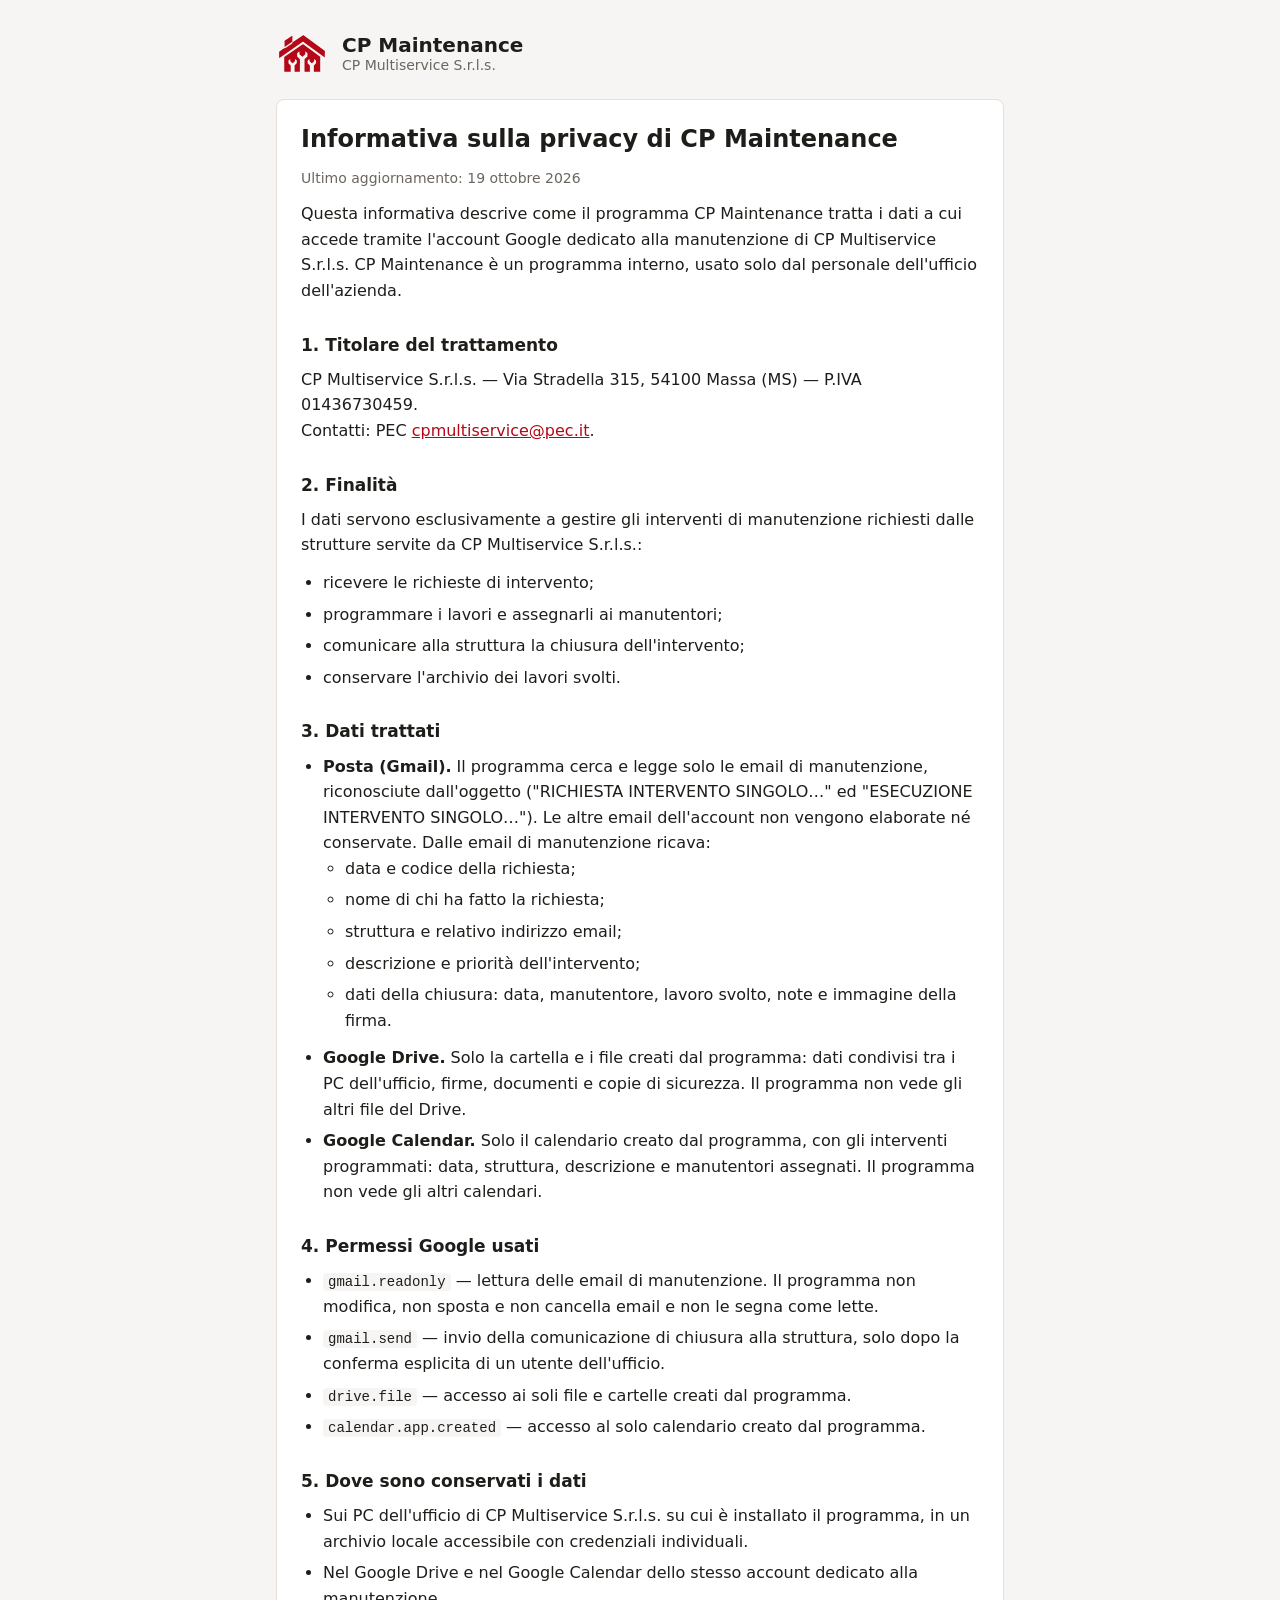
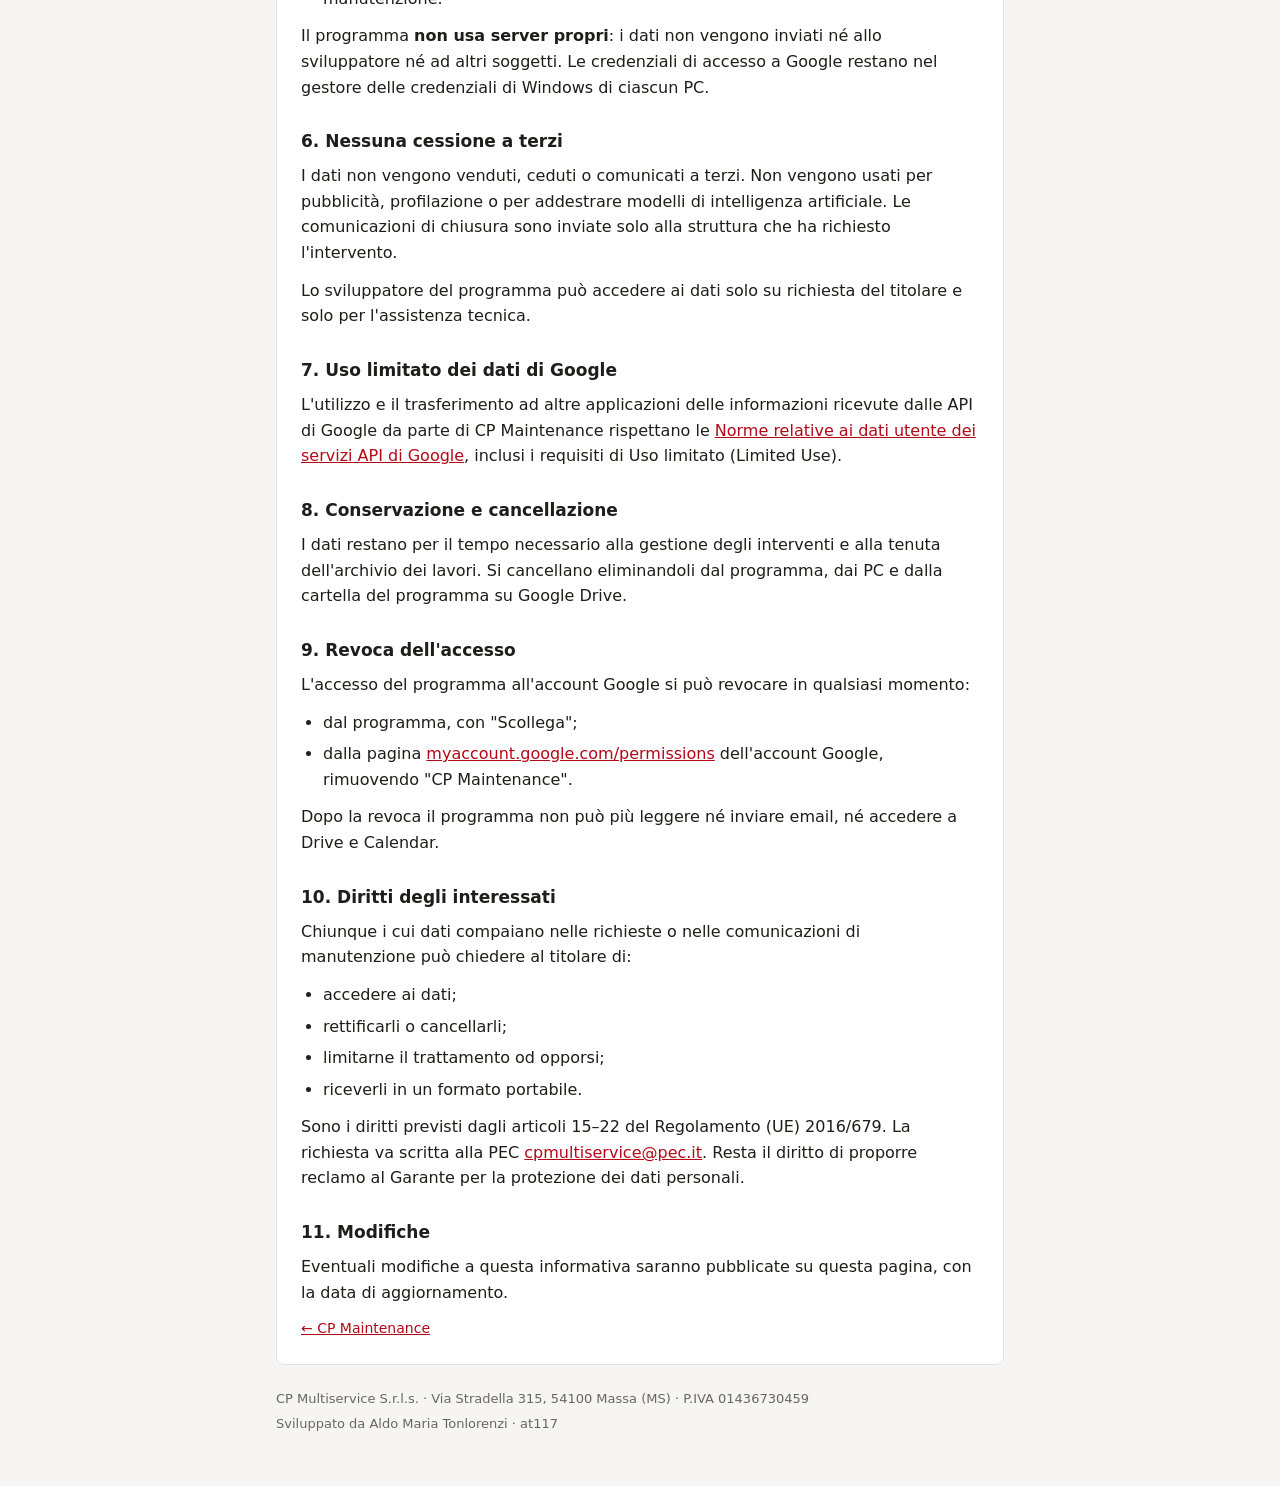
==== privacy.html @ e7421578 "Pagina di CP Maintenance e informativa sulla privacy (GitHub Pages) Co-Authored-By: Claude Opus 5.5 " ====
<!doctype html>
<html lang="it">
<head>
  <meta charset="utf-8">
  <meta name="viewport" content="width=device-width, initial-scale=1">
  <meta name="robots" content="noindex, nofollow">
  <title>Informativa privacy – CP Maintenance</title>
  <meta name="description" content="Informativa sulla privacy del programma CP Maintenance di CP Multiservice S.r.l.s.">
  <link rel="icon" type="image/svg+xml" href="assets/simbolo.svg">
  <link rel="stylesheet" href="assets/stile.css">
</head>
<body>
<main>
  <header>
    <img src="assets/simbolo.svg" alt="">
    <div class="nome">CP Maintenance<span>CP Multiservice S.r.l.s.</span></div>
  </header>

  <section class="scheda">
    <h1>Informativa sulla privacy di CP Maintenance</h1>
    <p class="muted">Ultimo aggiornamento: 19 ottobre 2026</p>
    <p>Questa informativa descrive come il programma CP Maintenance tratta i dati a cui accede tramite l'account Google dedicato alla manutenzione di CP Multiservice S.r.l.s. CP Maintenance è un programma interno, usato solo dal personale dell'ufficio dell'azienda.</p>

    <h2>1. Titolare del trattamento</h2>
    <p>CP Multiservice S.r.l.s. — Via Stradella 315, 54100 Massa (MS) — P.IVA 01436730459.<br>
      Contatti: PEC <a href="mailto:cpmultiservice@pec.it">cpmultiservice@pec.it</a>.</p>

    <h2>2. Finalità</h2>
    <p>I dati servono esclusivamente a gestire gli interventi di manutenzione richiesti dalle strutture servite da CP Multiservice S.r.l.s.:</p>
    <ul>
      <li>ricevere le richieste di intervento;</li>
      <li>programmare i lavori e assegnarli ai manutentori;</li>
      <li>comunicare alla struttura la chiusura dell'intervento;</li>
      <li>conservare l'archivio dei lavori svolti.</li>
    </ul>

    <h2>3. Dati trattati</h2>
    <ul>
      <li><strong>Posta (Gmail).</strong> Il programma cerca e legge solo le email di manutenzione, riconosciute dall'oggetto ("RICHIESTA INTERVENTO SINGOLO…" ed "ESECUZIONE INTERVENTO SINGOLO…"). Le altre email dell'account non vengono elaborate né conservate. Dalle email di manutenzione ricava:
        <ul>
          <li>data e codice della richiesta;</li>
          <li>nome di chi ha fatto la richiesta;</li>
          <li>struttura e relativo indirizzo email;</li>
          <li>descrizione e priorità dell'intervento;</li>
          <li>dati della chiusura: data, manutentore, lavoro svolto, note e immagine della firma.</li>
        </ul>
      </li>
      <li><strong>Google Drive.</strong> Solo la cartella e i file creati dal programma: dati condivisi tra i PC dell'ufficio, firme, documenti e copie di sicurezza. Il programma non vede gli altri file del Drive.</li>
      <li><strong>Google Calendar.</strong> Solo il calendario creato dal programma, con gli interventi programmati: data, struttura, descrizione e manutentori assegnati. Il programma non vede gli altri calendari.</li>
    </ul>

    <h2>4. Permessi Google usati</h2>
    <ul>
      <li><code>gmail.readonly</code> — lettura delle email di manutenzione. Il programma non modifica, non sposta e non cancella email e non le segna come lette.</li>
      <li><code>gmail.send</code> — invio della comunicazione di chiusura alla struttura, solo dopo la conferma esplicita di un utente dell'ufficio.</li>
      <li><code>drive.file</code> — accesso ai soli file e cartelle creati dal programma.</li>
      <li><code>calendar.app.created</code> — accesso al solo calendario creato dal programma.</li>
    </ul>

    <h2>5. Dove sono conservati i dati</h2>
    <ul>
      <li>Sui PC dell'ufficio di CP Multiservice S.r.l.s. su cui è installato il programma, in un archivio locale accessibile con credenziali individuali.</li>
      <li>Nel Google Drive e nel Google Calendar dello stesso account dedicato alla manutenzione.</li>
    </ul>
    <p>Il programma <strong>non usa server propri</strong>: i dati non vengono inviati né allo sviluppatore né ad altri soggetti. Le credenziali di accesso a Google restano nel gestore delle credenziali di Windows di ciascun PC.</p>

    <h2>6. Nessuna cessione a terzi</h2>
    <p>I dati non vengono venduti, ceduti o comunicati a terzi. Non vengono usati per pubblicità, profilazione o per addestrare modelli di intelligenza artificiale. Le comunicazioni di chiusura sono inviate solo alla struttura che ha richiesto l'intervento.</p>
    <p>Lo sviluppatore del programma può accedere ai dati solo su richiesta del titolare e solo per l'assistenza tecnica.</p>

    <h2>7. Uso limitato dei dati di Google</h2>
    <p>L'utilizzo e il trasferimento ad altre applicazioni delle informazioni ricevute dalle API di Google da parte di CP Maintenance rispettano le <a href="https://developers.google.com/terms/api-services-user-data-policy" rel="noopener">Norme relative ai dati utente dei servizi API di Google</a>, inclusi i requisiti di Uso limitato (Limited Use).</p>

    <h2>8. Conservazione e cancellazione</h2>
    <p>I dati restano per il tempo necessario alla gestione degli interventi e alla tenuta dell'archivio dei lavori. Si cancellano eliminandoli dal programma, dai PC e dalla cartella del programma su Google Drive.</p>

    <h2>9. Revoca dell'accesso</h2>
    <p>L'accesso del programma all'account Google si può revocare in qualsiasi momento:</p>
    <ul>
      <li>dal programma, con "Scollega";</li>
      <li>dalla pagina <a href="https://myaccount.google.com/permissions" rel="noopener">myaccount.google.com/permissions</a> dell'account Google, rimuovendo "CP Maintenance".</li>
    </ul>
    <p>Dopo la revoca il programma non può più leggere né inviare email, né accedere a Drive e Calendar.</p>

    <h2>10. Diritti degli interessati</h2>
    <p>Chiunque i cui dati compaiano nelle richieste o nelle comunicazioni di manutenzione può chiedere al titolare di:</p>
    <ul>
      <li>accedere ai dati;</li>
      <li>rettificarli o cancellarli;</li>
      <li>limitarne il trattamento od opporsi;</li>
      <li>riceverli in un formato portabile.</li>
    </ul>
    <p>Sono i diritti previsti dagli articoli 15–22 del Regolamento (UE) 2016/679. La richiesta va scritta alla PEC <a href="mailto:cpmultiservice@pec.it">cpmultiservice@pec.it</a>. Resta il diritto di proporre reclamo al Garante per la protezione dei dati personali.</p>

    <h2>11. Modifiche</h2>
    <p>Eventuali modifiche a questa informativa saranno pubblicate su questa pagina, con la data di aggiornamento.</p>
    <nav><a href="index.html">← CP Maintenance</a></nav>
  </section>

  <footer>
    <p>CP Multiservice S.r.l.s. · Via Stradella 315, 54100 Massa (MS) · P.IVA 01436730459</p>
    <p>Sviluppato da Aldo Maria Tonlorenzi · at117</p>
  </footer>
</main>
</body>
</html>
---- assets/stile.css ----
/* Stile delle pagine pubbliche di CP Maintenance (token da DIREZIONE_GRAFICA.md). Nessuna risorsa esterna. */
:root {
  --brand: #B40817;
  --bg: #F6F5F3;
  --surface: #FFFFFF;
  --border: #E4E1DC;
  --text: #1F1D1A;
  --text-muted: #6B665F;
}
* { box-sizing: border-box; }
html { -webkit-text-size-adjust: 100%; }
body {
  margin: 0;
  background: var(--bg);
  color: var(--text);
  font-family: "Segoe UI", system-ui, -apple-system, "Helvetica Neue", Arial, sans-serif;
  font-size: 16px;
  line-height: 1.6;
}
main { max-width: 760px; margin: 0 auto; padding: 32px 16px 48px; }
header { display: flex; align-items: center; gap: 14px; margin-bottom: 24px; }
header img { width: 52px; height: auto; }
header .nome { font-size: 20px; font-weight: 600; line-height: 1.2; }
header .nome span { display: block; font-size: 14px; font-weight: 400; color: var(--text-muted); }
.scheda { background: var(--surface); border: 1px solid var(--border); border-radius: 8px; padding: 24px; }
.scheda + .scheda { margin-top: 16px; }
h1 { font-size: 24px; font-weight: 600; margin: 0 0 12px; line-height: 1.3; }
h2 { font-size: 17px; font-weight: 600; margin: 28px 0 8px; }
h2:first-child { margin-top: 0; }
p, ul { margin: 0 0 12px; }
ul { padding-left: 22px; }
li { margin-bottom: 6px; }
a { color: var(--brand); }
a:focus-visible { outline: 2px solid var(--brand); outline-offset: 2px; }
code { font-family: Consolas, "SF Mono", monospace; font-size: 14px; background: var(--bg); padding: 1px 5px; border-radius: 4px; word-break: break-all; }
.muted { color: var(--text-muted); font-size: 14px; }
footer { margin-top: 24px; font-size: 13px; color: var(--text-muted); }
footer p { margin: 0 0 4px; }
nav { margin-top: 12px; font-size: 14px; }
@media (max-width: 480px) { h1 { font-size: 21px; } .scheda { padding: 18px; } }
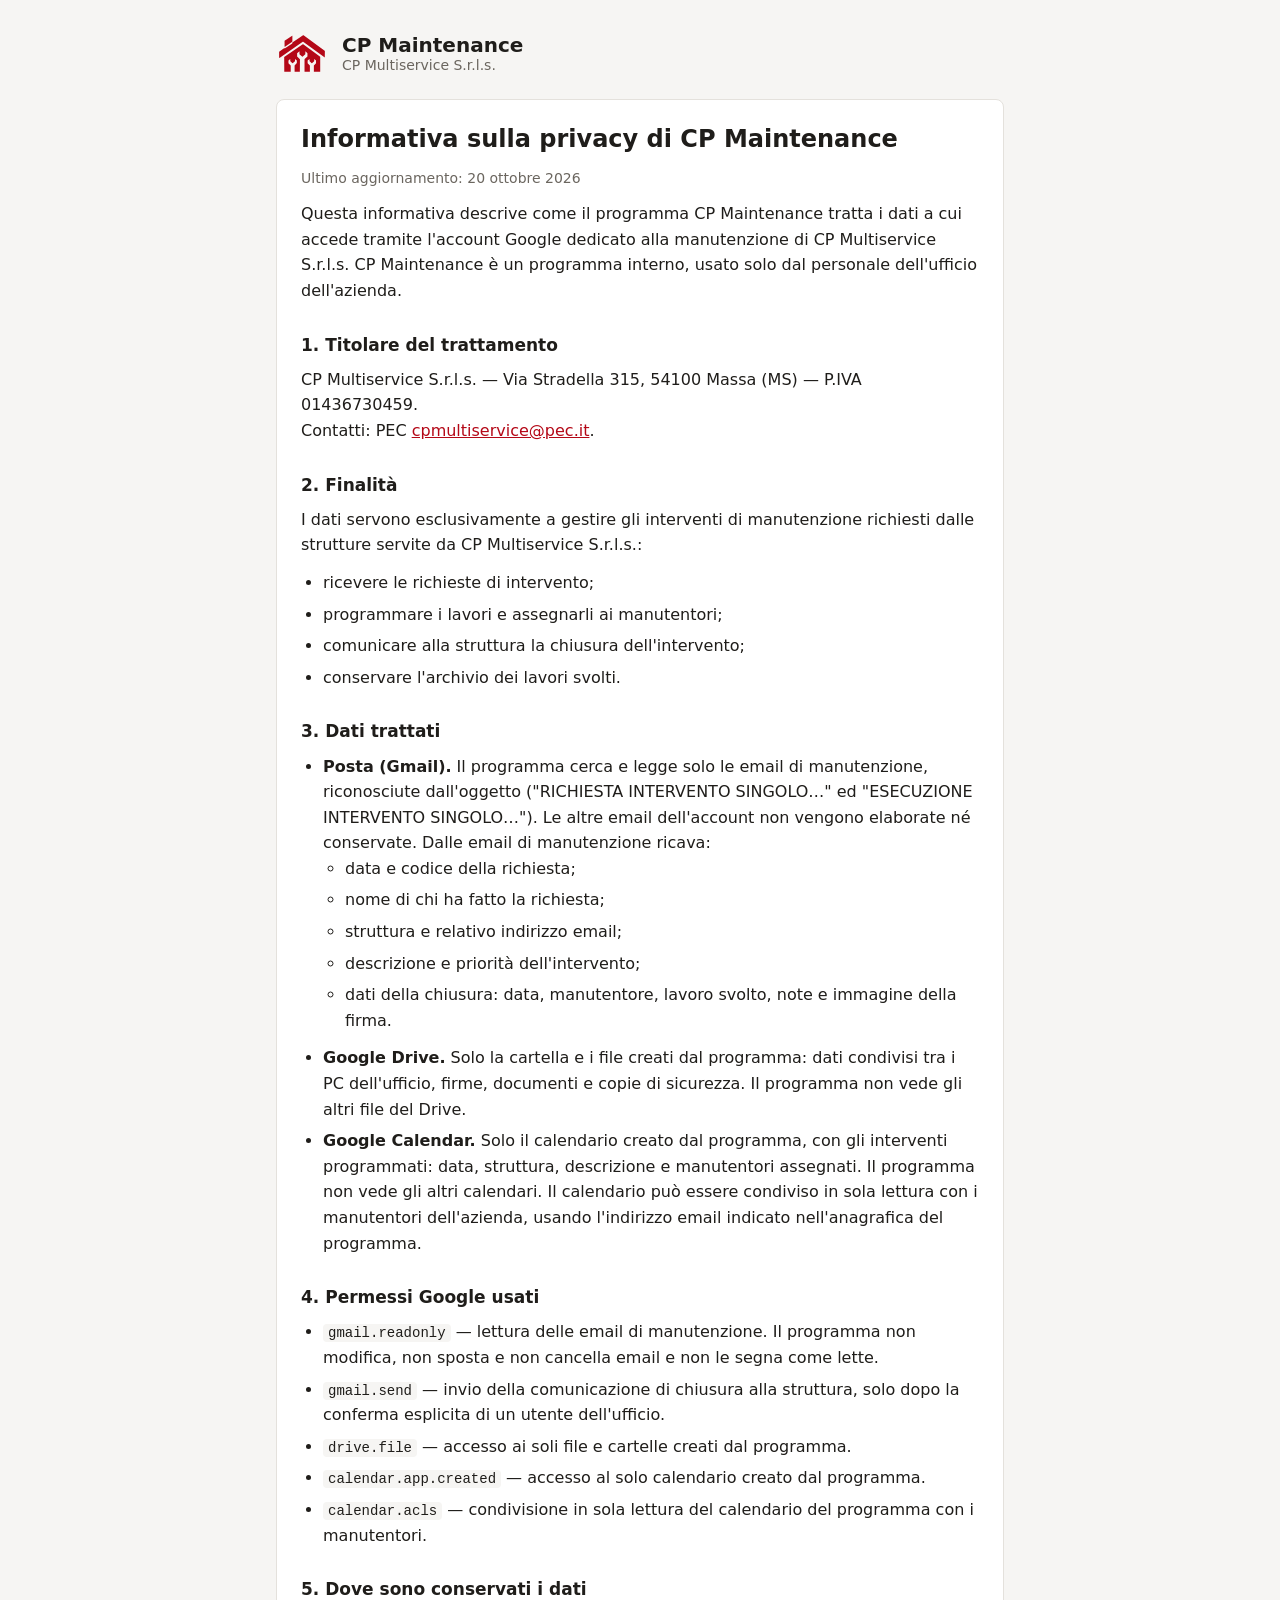
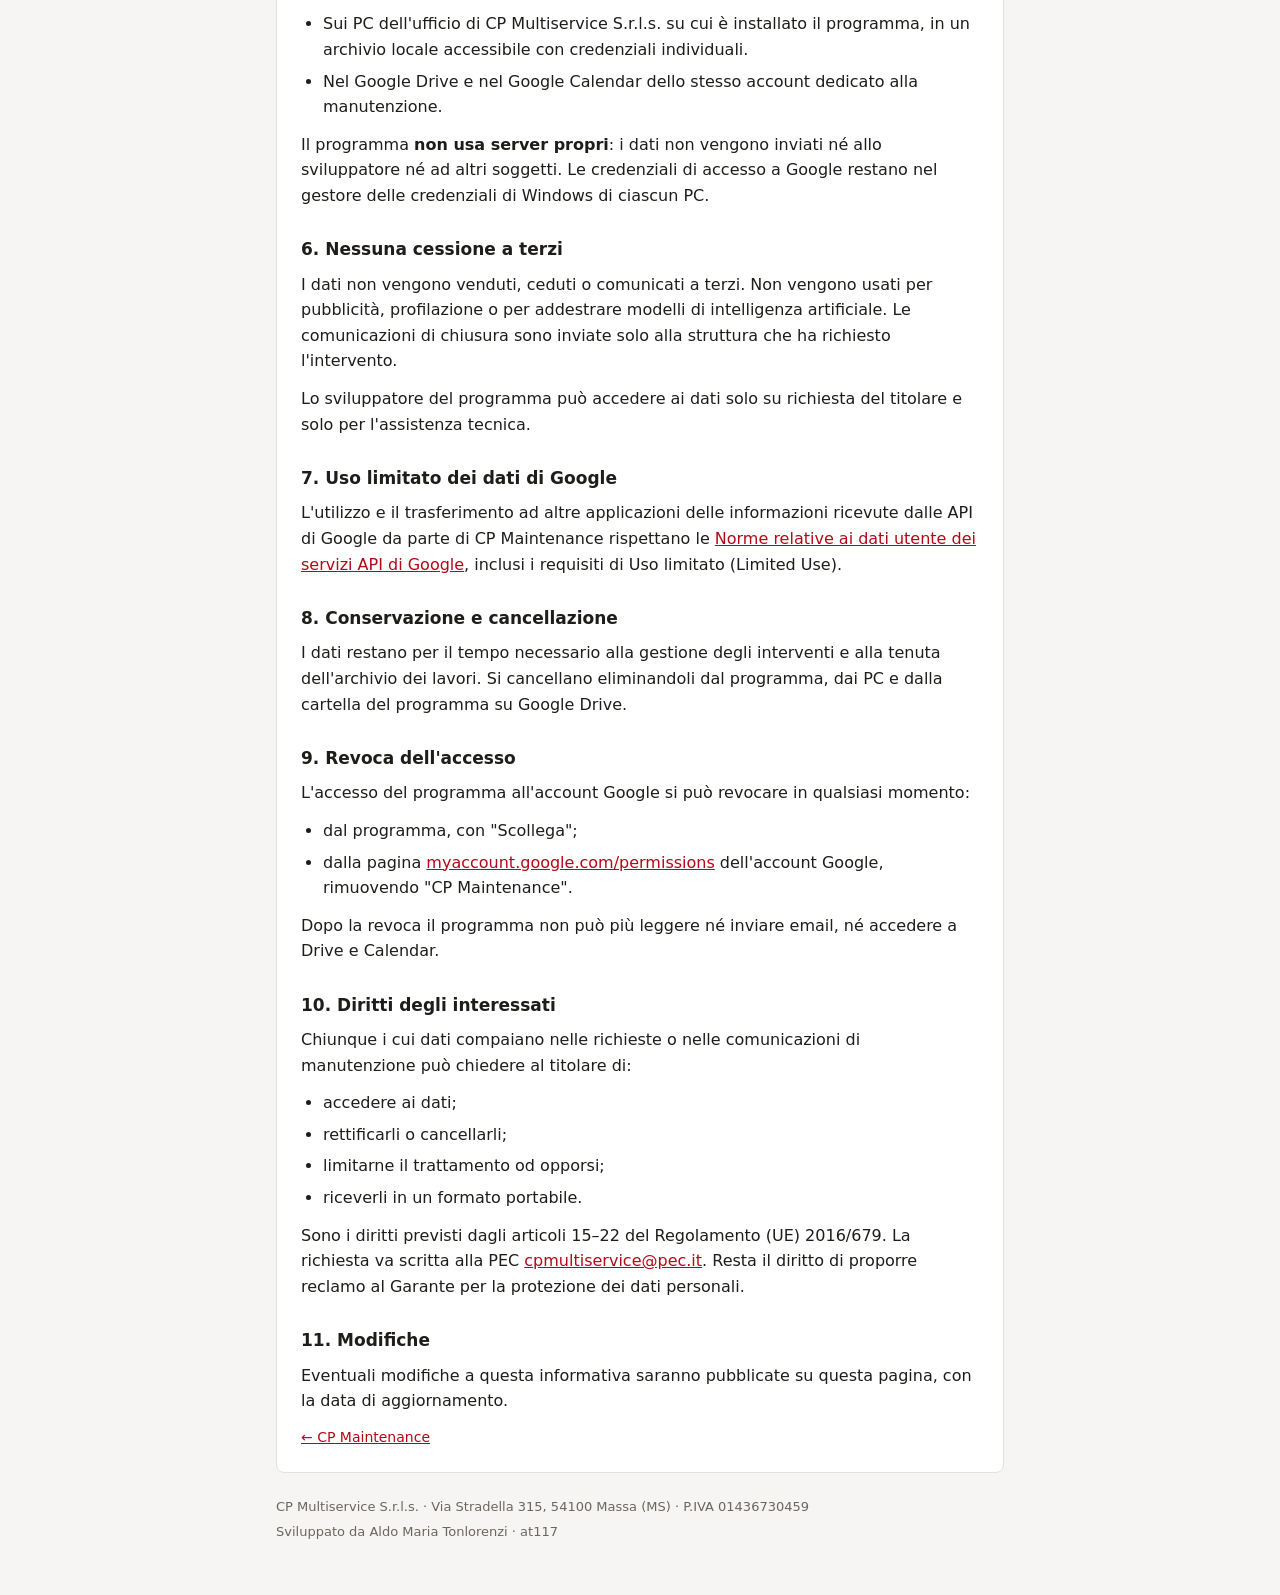
==== commit 2aa292a2: "Informativa: permesso calendar.acls per condividere il calendario con i manutentori (20/10/2026) Co-" ====
--- a/privacy.html
+++ b/privacy.html
@@ -18,7 +18,7 @@
 
   <section class="scheda">
     <h1>Informativa sulla privacy di CP Maintenance</h1>
-    <p class="muted">Ultimo aggiornamento: 19 ottobre 2026</p>
+    <p class="muted">Ultimo aggiornamento: 20 ottobre 2026</p>
     <p>Questa informativa descrive come il programma CP Maintenance tratta i dati a cui accede tramite l'account Google dedicato alla manutenzione di CP Multiservice S.r.l.s. CP Maintenance è un programma interno, usato solo dal personale dell'ufficio dell'azienda.</p>
 
     <h2>1. Titolare del trattamento</h2>
@@ -46,7 +46,7 @@
         </ul>
       </li>
       <li><strong>Google Drive.</strong> Solo la cartella e i file creati dal programma: dati condivisi tra i PC dell'ufficio, firme, documenti e copie di sicurezza. Il programma non vede gli altri file del Drive.</li>
-      <li><strong>Google Calendar.</strong> Solo il calendario creato dal programma, con gli interventi programmati: data, struttura, descrizione e manutentori assegnati. Il programma non vede gli altri calendari.</li>
+      <li><strong>Google Calendar.</strong> Solo il calendario creato dal programma, con gli interventi programmati: data, struttura, descrizione e manutentori assegnati. Il programma non vede gli altri calendari. Il calendario può essere condiviso in sola lettura con i manutentori dell'azienda, usando l'indirizzo email indicato nell'anagrafica del programma.</li>
     </ul>
 
     <h2>4. Permessi Google usati</h2>
@@ -55,6 +55,7 @@
       <li><code>gmail.send</code> — invio della comunicazione di chiusura alla struttura, solo dopo la conferma esplicita di un utente dell'ufficio.</li>
       <li><code>drive.file</code> — accesso ai soli file e cartelle creati dal programma.</li>
       <li><code>calendar.app.created</code> — accesso al solo calendario creato dal programma.</li>
+      <li><code>calendar.acls</code> — condivisione in sola lettura del calendario del programma con i manutentori.</li>
     </ul>
 
     <h2>5. Dove sono conservati i dati</h2>
